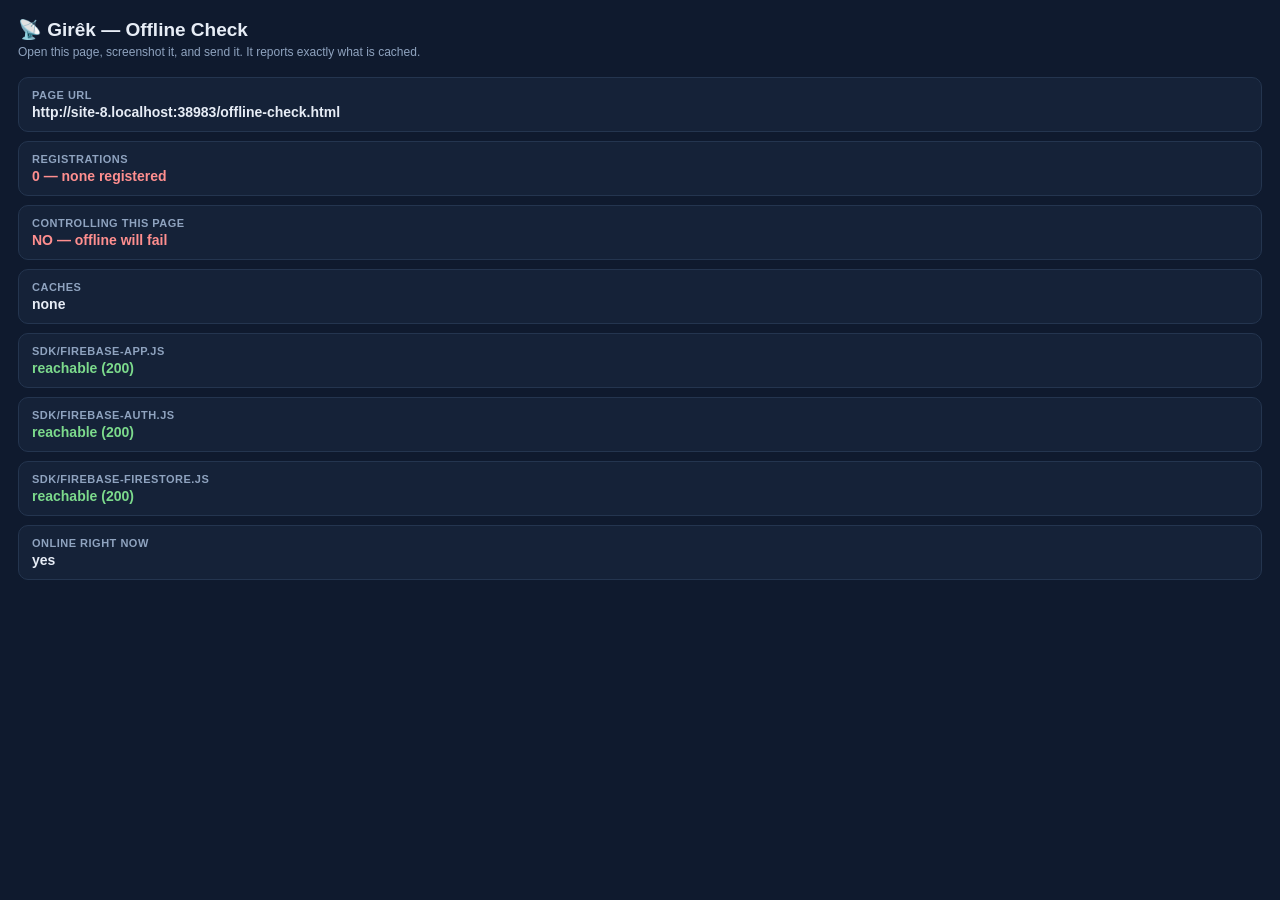
==== offline-check.html @ e74ef3cb "Add files via upload" ====
<!DOCTYPE html><html lang="en"><head><meta charset="utf-8">
<meta name="viewport" content="width=device-width,initial-scale=1">
<title>Girêk — Offline Check</title>
<style>
 body{font-family:-apple-system,Segoe UI,Roboto,sans-serif;background:#0F1A2E;color:#E7EDF6;margin:0;padding:18px}
 h1{font-size:19px;margin:0 0 4px} .sub{font-size:12px;color:#8FA3BF;margin-bottom:18px}
 .row{background:#152238;border:1px solid #24354F;border-radius:10px;padding:11px 13px;margin-bottom:9px}
 .k{font-size:11px;color:#8FA3BF;text-transform:uppercase;letter-spacing:.5px;font-weight:700}
 .v{font-size:14px;font-weight:700;margin-top:3px;word-break:break-all}
 .ok{color:#7CDA8C}.bad{color:#FF8F8F}.warn{color:#FFC49B}
 pre{font-size:11px;background:#0B1424;padding:9px;border-radius:8px;overflow:auto;max-height:190px;color:#A9CBFF}
</style></head><body>
<h1>📡 Girêk — Offline Check</h1>
<div class="sub">Open this page, screenshot it, and send it. It reports exactly what is cached.</div>
<div id="out">Checking…</div>
<script>
(async function(){
  const R=[];
  const add=(k,v,cls)=>R.push(`<div class="row"><div class="k">${k}</div><div class="v ${cls||''}">${v}</div></div>`);
  add("Page URL", location.href);
  // service worker
  if(!("serviceWorker" in navigator)){ add("Service worker","NOT SUPPORTED","bad"); }
  else{
    const regs = await navigator.serviceWorker.getRegistrations();
    add("Registrations", regs.length ? regs.length : "0 — none registered", regs.length?"ok":"bad");
    regs.forEach((r,i)=>{
      add(`Reg ${i+1} scope`, r.scope);
      add(`Reg ${i+1} state`,
        `active: ${r.active?r.active.state:"—"} | waiting: ${r.waiting?"YES (update pending)":"no"} | installing: ${r.installing?"yes":"no"}`,
        r.active?"ok":"warn");
    });
    add("Controlling this page", navigator.serviceWorker.controller ? "YES" : "NO — offline will fail",
        navigator.serviceWorker.controller?"ok":"bad");
  }
  // caches
  if(!("caches" in window)) add("Cache API","NOT SUPPORTED","bad");
  else{
    const names = await caches.keys();
    add("Caches", names.length? names.join(", ") : "none","");
    for(const n of names){
      const c = await caches.open(n);
      const keys = (await c.keys()).map(k=>k.url);
      const sdk = keys.filter(u=>u.includes("/sdk/")).length;
      const idx = keys.some(u=>u.endsWith("/") || u.includes("index.html"));
      const man = keys.some(u=>u.includes("manifest.json"));
      add(`Cache "${n}"`,
        `${keys.length} entries · index.html: ${idx?"✓":"✗"} · manifest: ${man?"✓":"✗"} · sdk files: ${sdk}/3`,
        (idx && sdk===3) ? "ok" : "bad");
      R.push(`<pre>${keys.map(u=>u.replace(location.origin,"")).sort().join("\n")}</pre>`);
    }
  }
  // are the sdk files actually reachable?
  for(const f of ["firebase-app.js","firebase-auth.js","firebase-firestore.js"]){
    try{ const r = await fetch("sdk/"+f, {method:"GET"});
      add("sdk/"+f, r.ok ? `reachable (${r.status})` : `HTTP ${r.status}`, r.ok?"ok":"bad");
    }catch(e){ add("sdk/"+f, "FAILED: "+e.message, "bad"); }
  }
  add("Online right now", navigator.onLine ? "yes" : "no (offline)");
  document.getElementById("out").innerHTML = R.join("");
})();
</script></body></html>
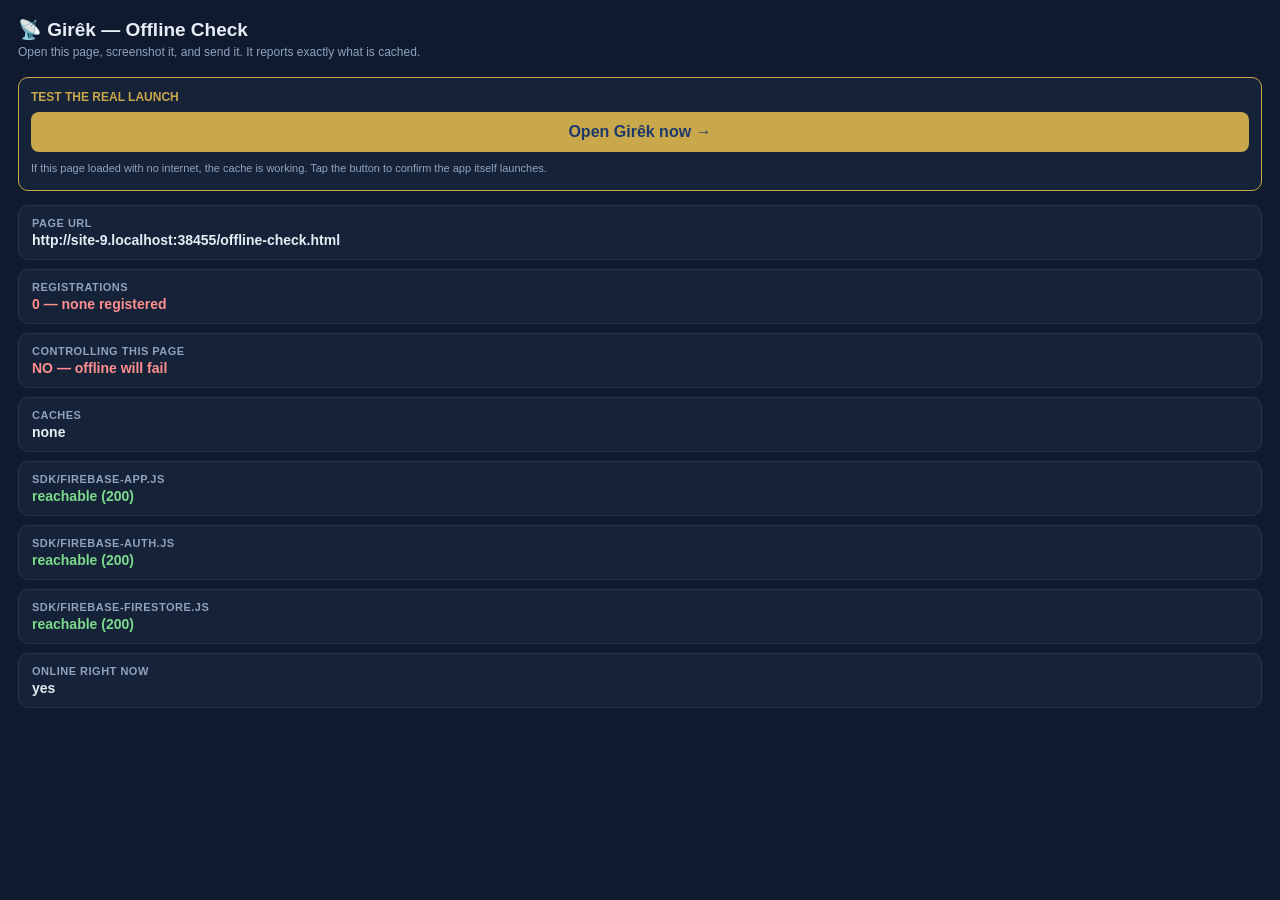
==== commit 9b947482: "Add files via upload" ====
--- a/offline-check.html
+++ b/offline-check.html
@@ -12,6 +12,13 @@
 </style></head><body>
 <h1>📡 Girêk — Offline Check</h1>
 <div class="sub">Open this page, screenshot it, and send it. It reports exactly what is cached.</div>
+<div style="background:#152238;border:1px solid #C9A84C;border-radius:10px;padding:12px;margin-bottom:14px">
+  <div style="font-size:12px;color:#C9A84C;font-weight:800;margin-bottom:8px">TEST THE REAL LAUNCH</div>
+  <a href="index.html" style="display:block;text-align:center;background:#C9A84C;color:#1B3A6B;
+     text-decoration:none;font-weight:800;padding:11px;border-radius:8px">Open Girêk now →</a>
+  <div style="font-size:11px;color:#8FA3BF;margin-top:8px;line-height:1.6">If this page loaded with no
+  internet, the cache is working. Tap the button to confirm the app itself launches.</div>
+</div>
 <div id="out">Checking…</div>
 <script>
 (async function(){
